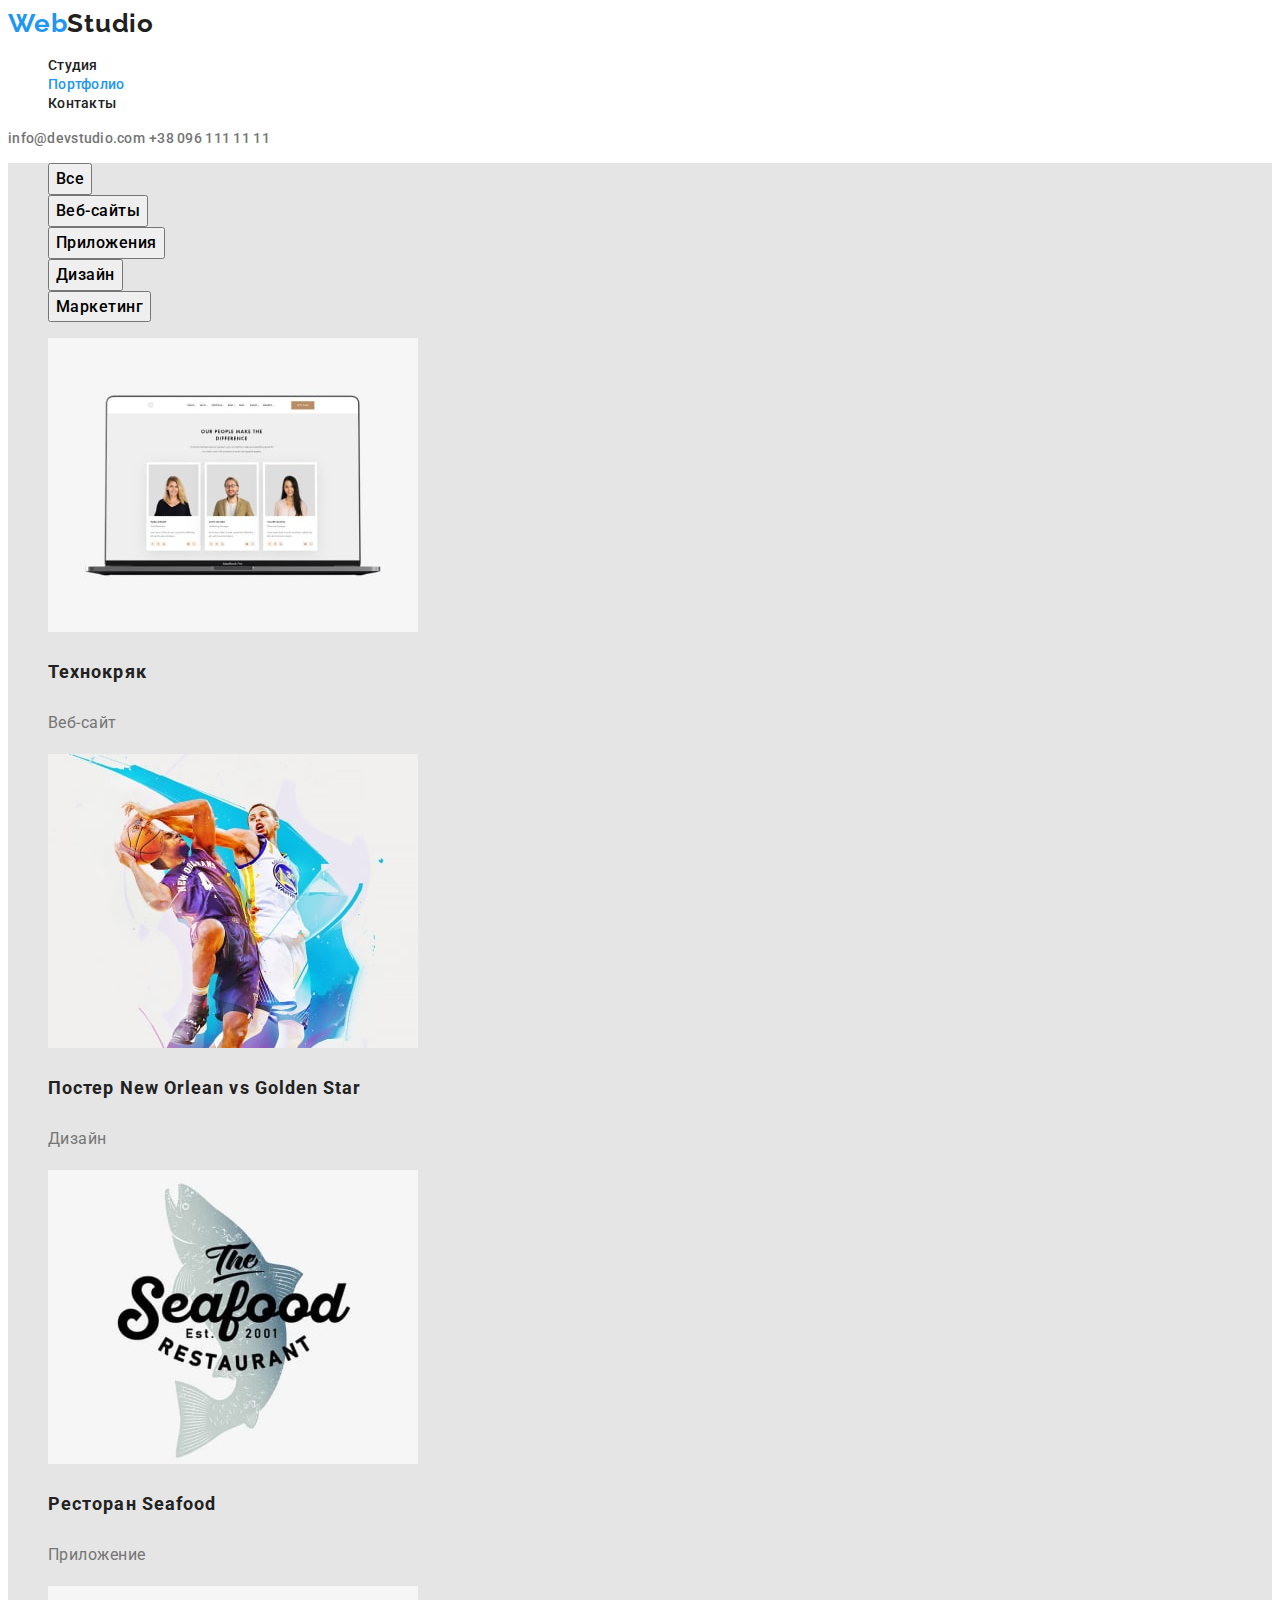
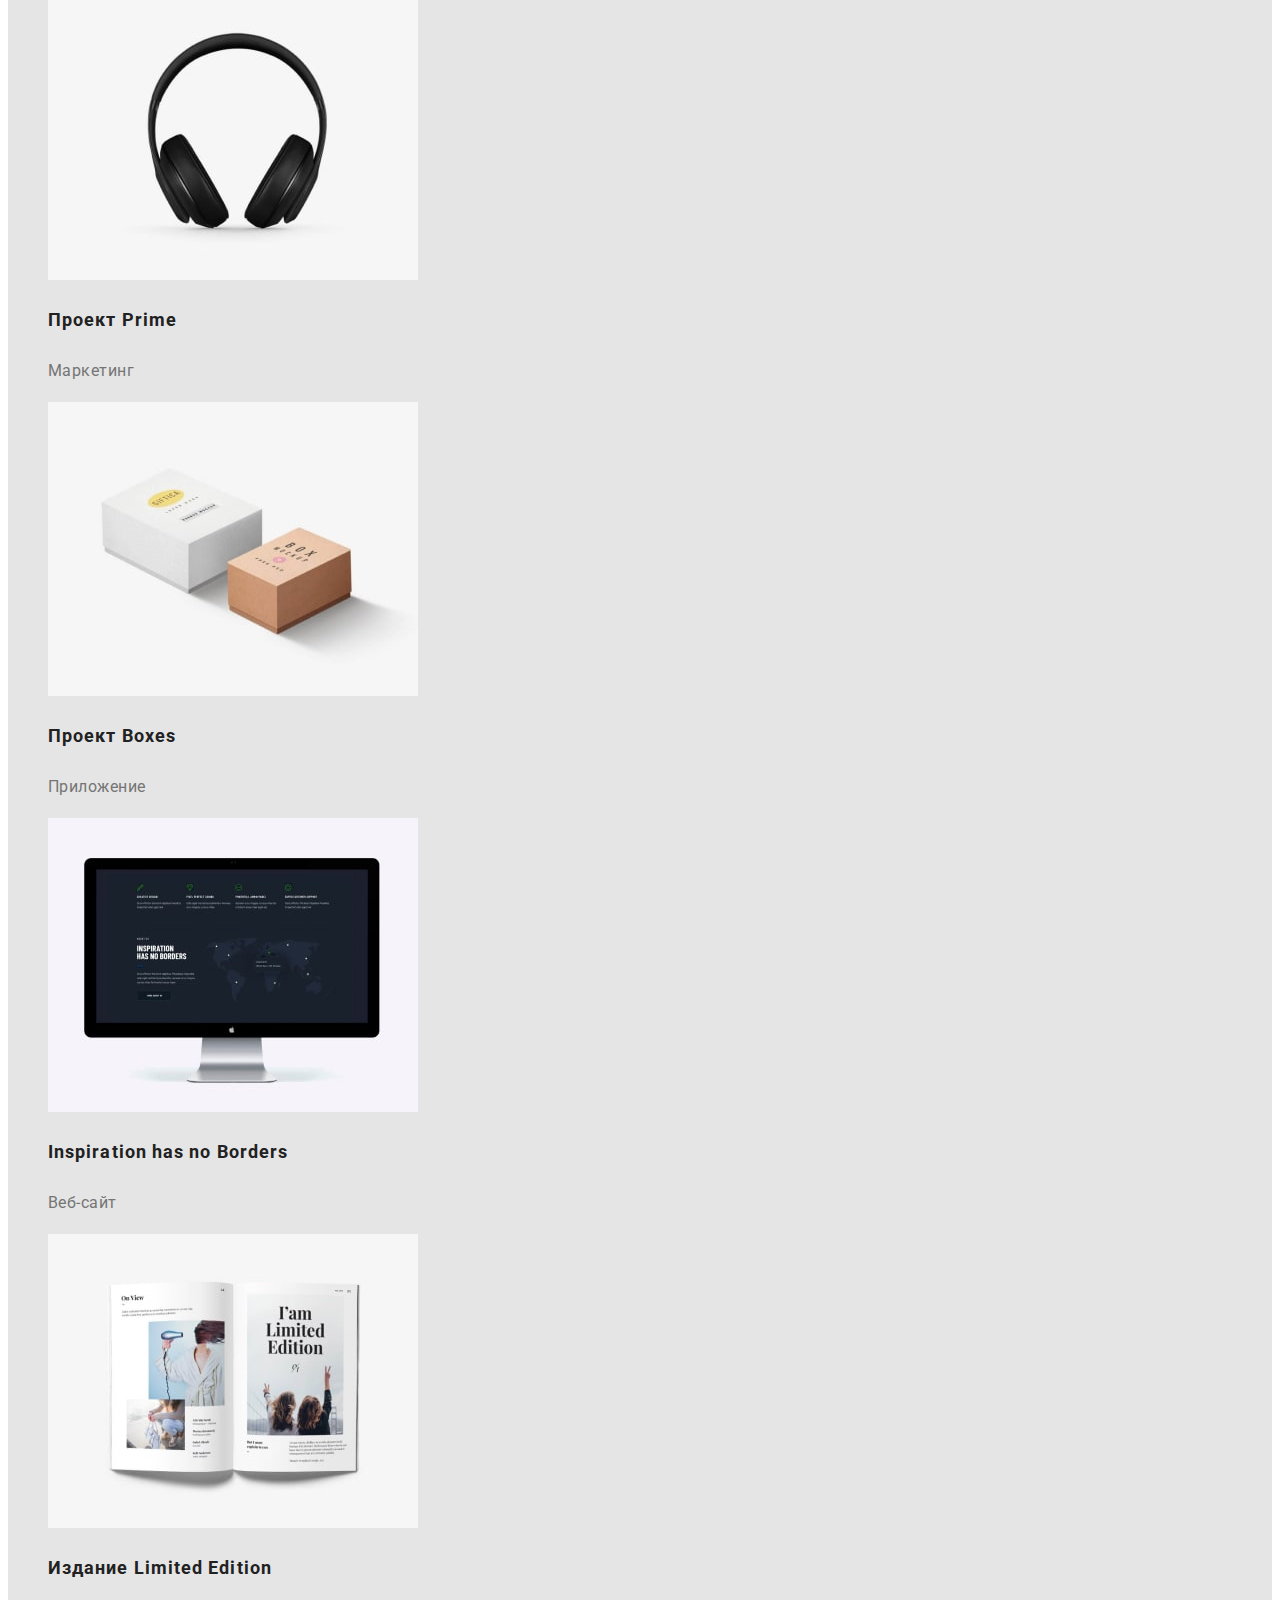
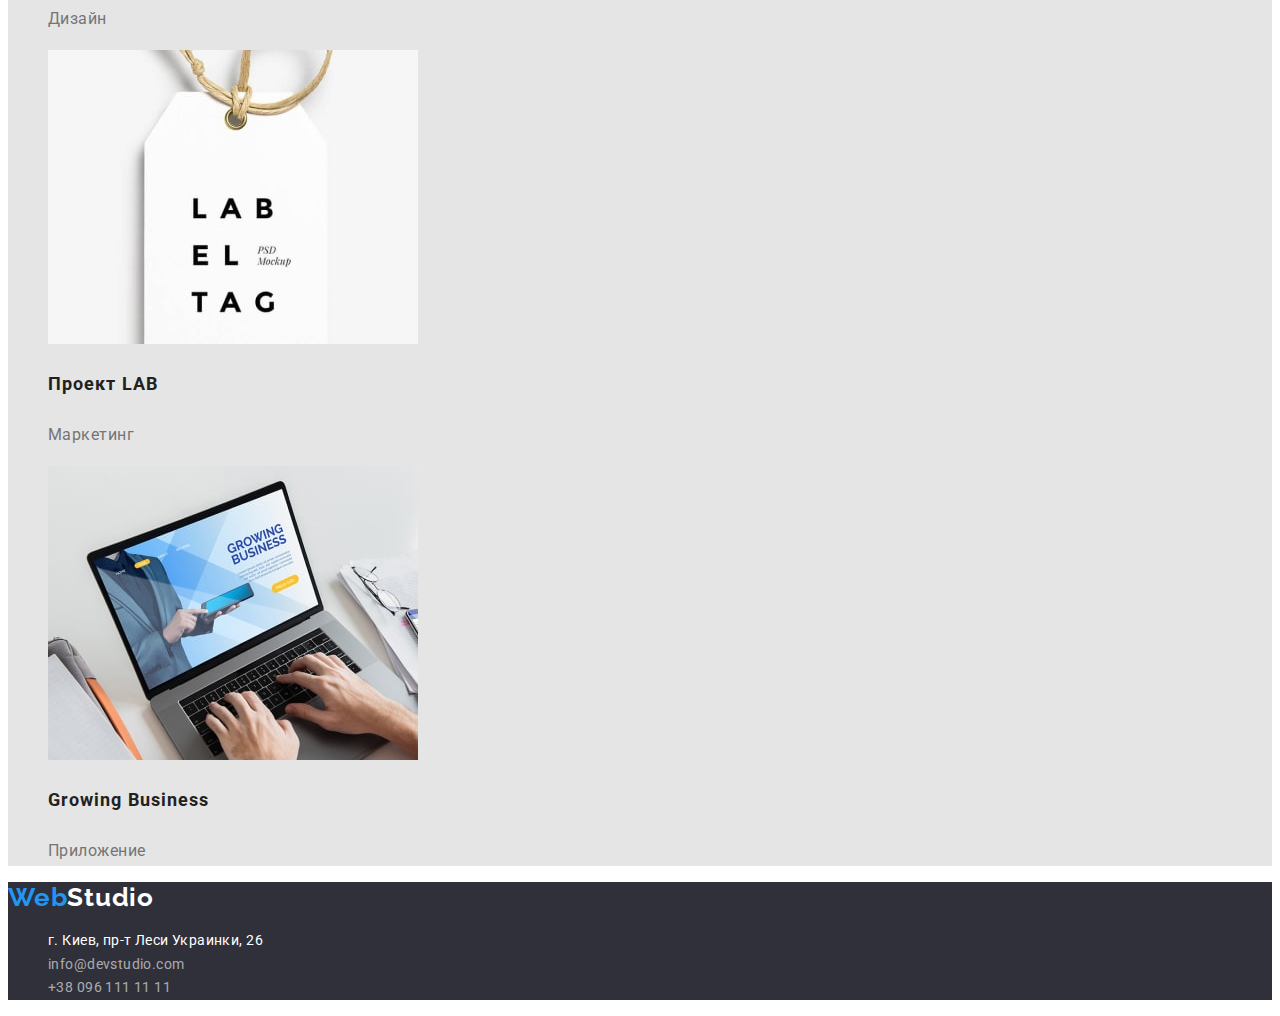
==== portfolio.html @ c25f8953 "Initial commit" ====
<!DOCTYPE html>
<html lang="ru">
<head>
    <meta charset="UTF-8">
    <meta http-equiv="X-UA-Compatible" content="IE=edge">
    <meta name="viewport" content="width=device-width, initial-scale=1.0">
    <link rel="preconnect" href="https://fonts.googleapis.com">
    <link rel="preconnect" href="https://fonts.gstatic.com" crossorigin>
    <link href="https://fonts.googleapis.com/css2?family=Raleway:wght@700&family=Roboto:wght@400;500;700;900&display=swap"
        rel="stylesheet">
    <title>Portfolio</title>
    <link rel="stylesheet" href="./css/style.css">
</head>
<body>
    <!--Шапка сайта-->
    <header class="header">
        <a href="index.html" lang="en" class="header-first">Web<span class="header-second">Studio</span></a>
        <nav class="header-nav">
            <ul class="header-list">
                <li class="header-item"><a href="./index.html" class="header-link link">Студия</a></li>
                <li class="header-item"><a href="./portfolio.html" class="header-link link current">Портфолио</a></li>
                <li class="header-item"><a href="" class="header-link link">Контакты</a></li>
            </ul>
        </nav>
        <a class="header-mail link" href="mailto:info@devstudio.com">info@devstudio.com</a>
        <a class="header-tel link" href="tel:+380961111111">+38 096 111 11 11</a>
    </header>
    <!-- Основа -->
    <main>
        <section class="example">
            <ul class="example-search">
                <li class="example-btn">
                    <button type="button" class="btn">Все</button>
                </li>
                <li class="example-btn">
                    <button type="button" class="btn">Веб-сайты</button>
                </li>
                <li class="example-btn">
                    <button type="button" class="btn">Приложения</button>
                </li>
                <li class="example-btn">
                    <button type="button" class="btn">Дизайн</button>
                </li>
                <li class="example-btn">
                    <button type="button" class="btn">Маркетинг</button>
                </li>
            </ul>
            <ul class="example-list">
                <li class="example-galery">
                    <img src="./images/img8.jpg" alt="Ноутбук" width="370px" height="294px">
                    <h3 class="example-title">Технокряк</h3>
                    <p class="example-text">Веб-сайт</p>
                </li>
                <li class="example-gallery">
                    <img src="./images/img9.jpg" alt="Постер" width="370px" height="294px">
                    <h3 class="example-title">Постер New Orlean vs Golden Star</h3>
                    <p class="example-text">Дизайн</p>
                </li>
                <li class="example-galery">
                    <img src="./images/img10.jpg" alt="Ресторан" width="370px" height="294px">
                    <h3 class="example-title">Ресторан Seafood</h3>
                    <p class="example-text">Приложение</p>
                </li>
                <li class="example-galery">
                    <img src="./images/img11.jpg" alt="Наушники" width="370px" height="294px">
                    <h3 class="example-title">Проект Prime</h3>
                    <p class="example-text">Маркетинг</p>
                </li>
                <li class="example-galery">
                    <img src="./images/img13.jpg" alt="Коробки" width="370px" height="294px">
                    <h3 class="example-title">Проект Boxes</h3>
                    <p class="example-text">Приложение</p>
                </li>
                <li class="example-galery">
                    <img src="./images/img14.jpg" alt=Монитор" width="370px" height="294px">
                    <h3 class="example-title">Inspiration has no Borders</h3>
                    <p class="example-text">Веб-сайт</p>
                </li>
                <li class="example-galery">
                    <img src="./images/img15.jpg" alt="Книга" width="370px" height="294px">
                    <h3 class="example-title">Издание Limited Edition</h3>
                    <p class="example-text">Дизайн</p>
                </li>
                <li class="example-galery">
                    <img src="./images/img16.jpg" alt="Бирка" width="370px" height="294px">
                    <h3 class="example-title">Проект LAB</h3>
                    <p class="example-text">Маркетинг</p>
                </li>
                <li class="example-galery">
                    <img src="./images/img17.jpg" alt="Ноутбук" width="370px" height="294px">
                    <h3 class="example-title">Growing Business</h3>
                    <p class="example-text">Приложение</p>
                </li>
            </ul>
        </section>
    </main>
    <!-- Футер -->
    <footer class="footer">
        <a href="index.html" lang="en" class="link footer-logo-first">Web<span class="footer-logo-second">Studio</span></a>
        <address class="footer-adress">
            <ul class="footer-list">
                <li><a class="footer-street link" href="https://goo.gl/maps/RggWu3k9mETqc1mK9" target="_blank"
                        rel="noopener nofollow noreferrer">г.
                        Киев, пр-т Леси Украинки, 26</a></li>
                <li><a class="footer-mail link" href="mailto:info@devstudio.com">info@devstudio.com</a></li>
                <li><a class="footer-tel link" href="tel:+380961111111">+38 096 111 11 11</a></li>
            </ul>
        </address>
    </footer>
</body>
</html>
---- css/style.css ----
:root {
    --all-title: #212121;
    --btn-color:#FFFFFF;
    --btn-background:#2196F3;

}

body {
    font-family: 'Roboto', 'Raleway', sans-serif;
    font-style: normal;
    color: #757575;
}

.link, .header-first {
    text-decoration: none;
}
/* Хедер */
.header-list, .description-list, .about-list, .team-list, .footer-list, .example-search, .example-list {
    list-style-type: none;
}
.header-first, .footer-logo-first {
    font-family: 'Raleway';
    font-style: normal;
    font-weight: 700;
    font-size: 26px;
    line-height: 1.19;
    letter-spacing: 0.03em;
    color: #2196F3;
}
.header-second {
    color: #212121;
}
.header-link {
    font-weight: 500;
    font-size: 14px;
    line-height: 1.14;
    letter-spacing: 0.02em;
    color: #212121;  
}
.header-link.current {
    color: var(--btn-background);
}
.header-link:hover, 
.header-link:focus,
.header-mail:hover,
.header-mail:focus,
.header-tel:hover,
.header-tel:focus,
.footer-mail:hover,
.footer-mail:focus,
.footer-tel:hover,
.footer-tel:focus {
    color: #2196F3;
}
.header-mail, .header-tel {
    font-weight: 500;
    font-size: 14px;
    line-height: 1.14;
    letter-spacing: 0.02em;
    color: #757575;
}
.hero {
    background: #2F303A;
}
.hero-title {
    font-weight: 900;
    font-size: 44px;
    line-height: 1.36;
    text-align: center;
    letter-spacing: 0.06em;
    text-transform: uppercase;
    color: #FFFFFF;
    background: #2F303A;
}
.hero-btn {
    font-family: inherit;
    font-weight: 700;
    font-size: 16px;
    line-height: 1.87;
    display: flex;
    align-items: center;
    text-align: center;
    letter-spacing: 0.06em;
    cursor: pointer;
    color: #FFFFFF;
    background-color: var(--btn-background);
    
}
.description-title {
    font-weight: 700;
    font-size: 14px;
    line-height: 1.14;
    letter-spacing: 0.03em;
    text-transform: uppercase;
    color: var(--all-title);
}
.description-text {
    font-weight: 400;
    font-size: 14px;
    line-height: 1.71;
    letter-spacing: 0.03em;
}
.about-title, .team-title {
    font-weight: 700;
    font-size: 36px;
    line-height: 1.16;
    text-align: center;
    letter-spacing: 0.03em;
    color: var(--all-title);
}
.team {

    background: #F5F4FA;
}
.team-people {
    background-color: #FFFFFF;
}
.team-name {
    font-weight: 500;
    font-size: 16px;
    line-height: 1.18px;
    text-align: center;
    letter-spacing: 0.03em;
    color: var(--all-title);
}
.team-position {
    font-weight: 400;
    font-size: 16px;
    line-height: 1.18;
    text-align: center;
    letter-spacing: 0.03em;
}
/* Portfolio */
.example {
    background: #E5E5E5;
}
.example-title {
    font-weight: 700;
    font-size: 18px;
    line-height: 2;
    letter-spacing: 0.06em;
    color: var(--all-title);
}
.example-text {
    font-weight: 400;
    font-size: 16px;
    line-height: 1.87;
    letter-spacing: 0.03em;
    font-family: inherit;
}
.btn {
    font-family: 'Roboto';
    font-style: normal;
    font-weight: 500;
    font-size: 16px;
    line-height: 1.62;
    letter-spacing: 0.03em;
    cursor: pointer;
}
.btn .hero-btn {
    color: var(--all-title);
    background-color:var(--btn-color);
}
.btn:hover, .btn:focus {
    color:var(--btn-color) ;
    background-color: var(--btn-background);
}

/* Футер */
.footer {
    background-color: #2F303A;
}
.footer-logo-second {
    color: #FFFFFF;
}
.footer-street {
    font-weight: 400;
    font-size: 14px;
    line-height: 1.71;
    letter-spacing: 0.03em;
    color: #FFFFFF;
}
.footer-mail, .footer-tel {
    font-weight: 400;
    font-size: 14px;
    line-height: 1.71;
    letter-spacing: 0.03em;
    color: rgba(255, 255, 255, 0.6);
}
.footer-list {
    font-style: normal;
}
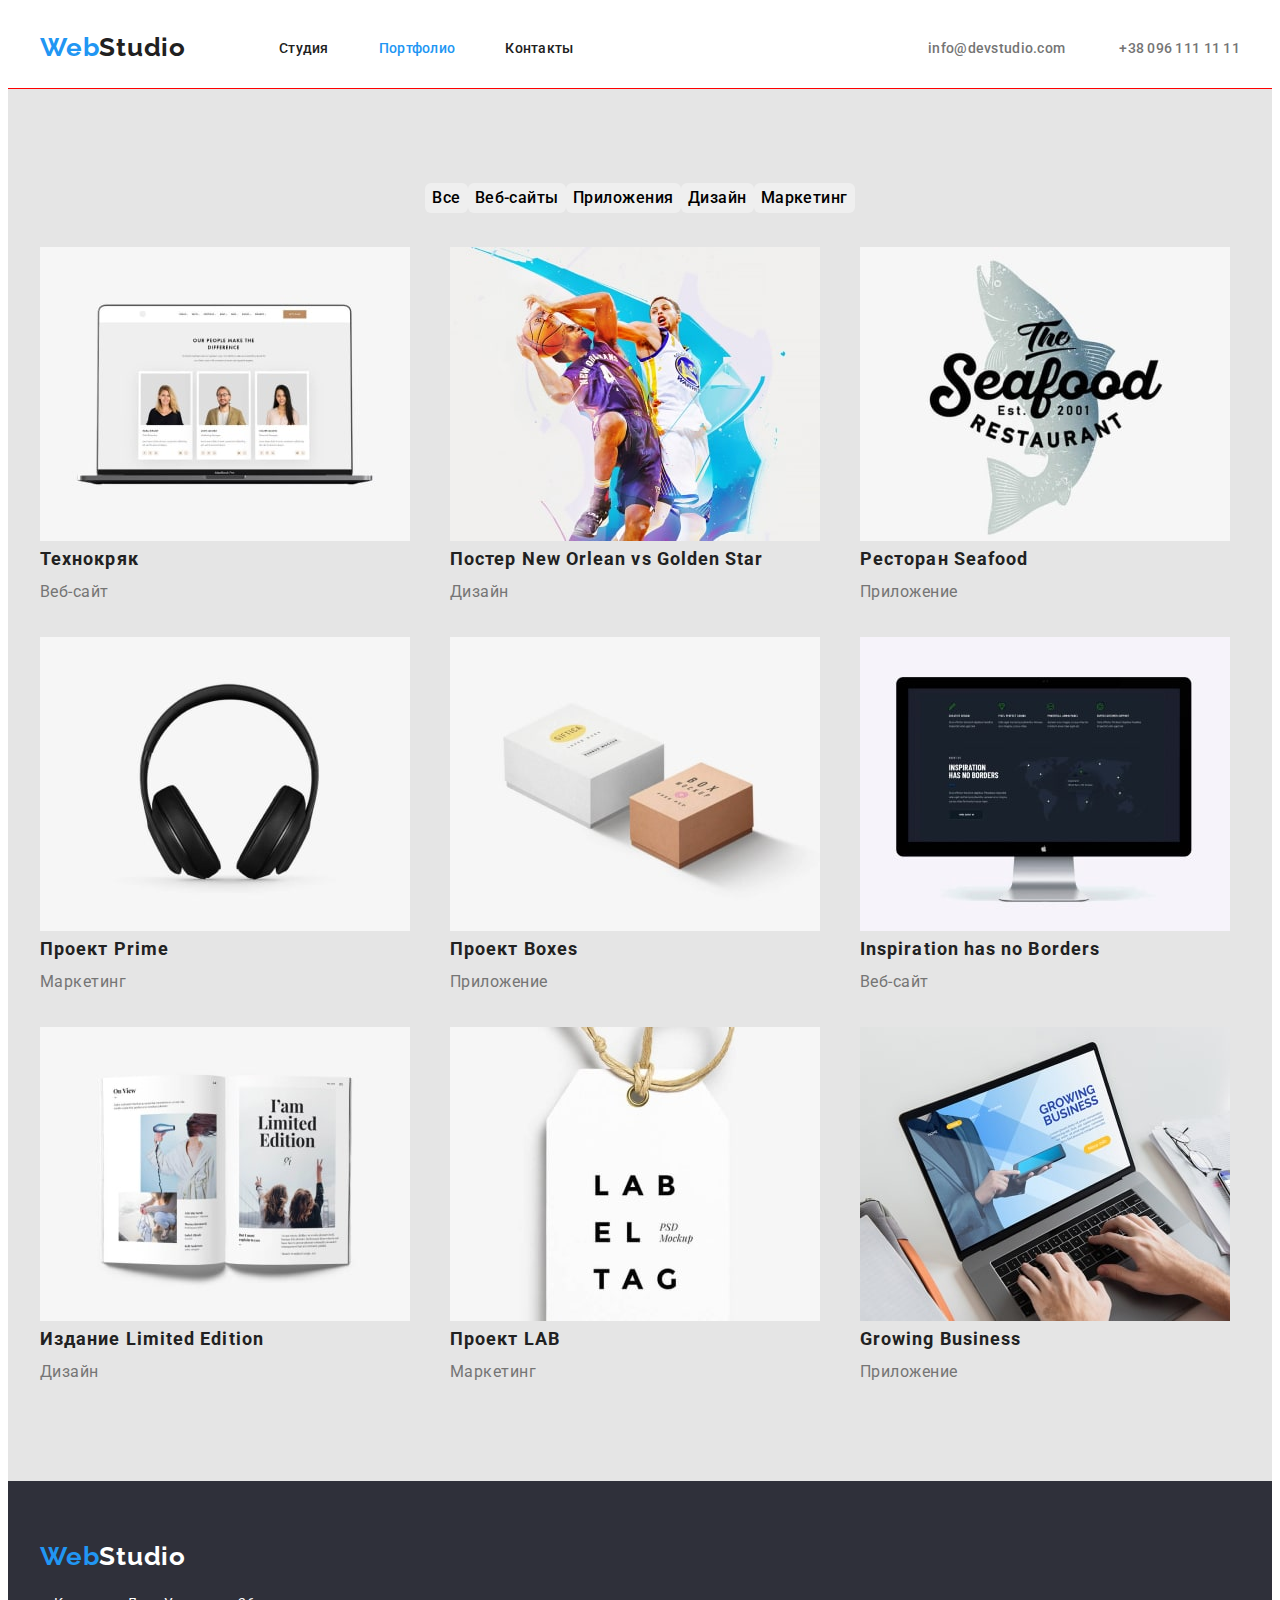
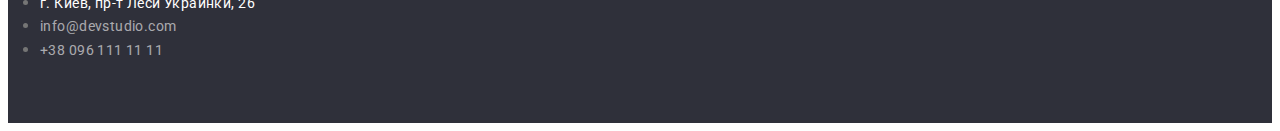
==== commit 299bd8bb: "Module 3" ====
--- a/portfolio.html
+++ b/portfolio.html
@@ -9,25 +9,35 @@
     <link href="https://fonts.googleapis.com/css2?family=Raleway:wght@700&family=Roboto:wght@400;500;700;900&display=swap"
         rel="stylesheet">
     <title>Portfolio</title>
+    <link rel="stylesheet" href="https://cdnjs.cloudflare.com/ajax/libs/modern-normalize/1.1.0/modern-normalize.min.css"
+        integrity="sha512-wpPYUAdjBVSE4KJnH1VR1HeZfpl1ub8YT/NKx4PuQ5NmX2tKuGu6U/JRp5y+Y8XG2tV+wKQpNHVUX03MfMFn9Q=="
+        crossorigin="anonymous" referrerpolicy="no-referrer" />
     <link rel="stylesheet" href="./css/style.css">
 </head>
 <body>
-    <!--Шапка сайта-->
+    <!--Header-->
     <header class="header">
-        <a href="index.html" lang="en" class="header-first">Web<span class="header-second">Studio</span></a>
-        <nav class="header-nav">
-            <ul class="header-list">
-                <li class="header-item"><a href="./index.html" class="header-link link">Студия</a></li>
-                <li class="header-item"><a href="./portfolio.html" class="header-link link current">Портфолио</a></li>
-                <li class="header-item"><a href="" class="header-link link">Контакты</a></li>
-            </ul>
-        </nav>
-        <a class="header-mail link" href="mailto:info@devstudio.com">info@devstudio.com</a>
-        <a class="header-tel link" href="tel:+380961111111">+38 096 111 11 11</a>
+        <div class="container">
+            <div class="logo">
+                <a href="index.html" lang="en" class="header-first">Web<span class="header-second">Studio</span></a>
+            </div>
+            <nav class="header-nav">
+                <ul class="header-list">
+                    <li class="header-item"><a href="./index.html" class="header-link link">Студия</a></li>
+                    <li class="header-item"><a href="./portfolio.html" class="header-link link current">Портфолио</a></li>
+                    <li class="header-item"><a href="" class="header-link link">Контакты</a></li>
+                </ul>
+            </nav>
+            <div class="header-connect">
+                <a class="header-mail link" href="mailto:info@devstudio.com">info@devstudio.com</a>
+                <a class="header-tel link" href="tel:+380961111111">+38 096 111 11 11</a>
+            </div>
+        </div>
     </header>
     <!-- Основа -->
     <main>
-        <section class="example">
+        <section class="example section">
+            <div class="container">
             <ul class="example-search">
                 <li class="example-btn">
                     <button type="button" class="btn">Все</button>
@@ -51,7 +61,7 @@
                     <h3 class="example-title">Технокряк</h3>
                     <p class="example-text">Веб-сайт</p>
                 </li>
-                <li class="example-gallery">
+                <li class="example-galery">
                     <img src="./images/img9.jpg" alt="Постер" width="370px" height="294px">
                     <h3 class="example-title">Постер New Orlean vs Golden Star</h3>
                     <p class="example-text">Дизайн</p>
@@ -92,11 +102,16 @@
                     <p class="example-text">Приложение</p>
                 </li>
             </ul>
+            </div>
         </section>
     </main>
     <!-- Футер -->
-    <footer class="footer">
-        <a href="index.html" lang="en" class="link footer-logo-first">Web<span class="footer-logo-second">Studio</span></a>
+<footer class="footer">
+    <div class="container">
+        <div class="logo-footer">
+            <a href="index.html" lang="en" class="link footer-logo-first">Web<span
+                    class="footer-logo-second">Studio</span></a>
+        </div>
         <address class="footer-adress">
             <ul class="footer-list">
                 <li><a class="footer-street link" href="https://goo.gl/maps/RggWu3k9mETqc1mK9" target="_blank"
@@ -106,6 +121,7 @@
                 <li><a class="footer-tel link" href="tel:+380961111111">+38 096 111 11 11</a></li>
             </ul>
         </address>
-    </footer>
+    </div>
+</footer>
 </body>
 </html>--- a/css/style.css
+++ b/css/style.css
@@ -2,7 +2,21 @@
     --all-title: #212121;
     --btn-color:#FFFFFF;
     --btn-background:#2196F3;
-
+}
+p, h1, h2, h3, h4, h5, h6 {
+    margin: 0;
+}
+ul, ol {
+    margin: 0;
+    padding-left: 0;
+}
+button {
+    cursor: pointer;
+    border: 1px solid transparent;
+    border-radius: 6px;
+}
+img {
+    display: block;
 }
 
 body {
@@ -10,13 +24,37 @@
     font-style: normal;
     color: #757575;
 }
+.container {
+    width: 1200px;
+    margin: 0 auto;
+}
+.section {
+    padding-top: 94px;
+    padding-bottom: 94px;
+}
 
 .link, .header-first {
     text-decoration: none;
 }
 /* Хедер */
-.header-list, .description-list, .about-list, .team-list, .footer-list, .example-search, .example-list {
+.header {
+    border-bottom: 0.2px;
+    border-bottom-style: solid;
+    border-bottom-color: red;
+}
+.header .container {
+    display: flex;
+    align-items: center;
+    justify-content: space-between;
+}
+.logo {
+    
+    margin-top: 24px;
+    margin-bottom: 25px;
+}
+.header-list, .description-list, .about-list, .team-list, .example-search, .example-list {
     list-style-type: none;
+    display: flex;
 }
 .header-first, .footer-logo-first {
     font-family: 'Raleway';
@@ -29,6 +67,16 @@
 }
 .header-second {
     color: #212121;
+}
+.header-list {
+    margin-left: 93px;
+}
+.header-item {
+    margin-right: 50px;
+}
+
+.header-connect {
+    margin-left: auto;
 }
 .header-link {
     font-weight: 500;
@@ -59,31 +107,38 @@
     letter-spacing: 0.02em;
     color: #757575;
 }
+.header-tel {
+    margin-left: 50px;
+}
 .hero {
     background: #2F303A;
+    text-align: center;
+
+
 }
 .hero-title {
     font-weight: 900;
     font-size: 44px;
     line-height: 1.36;
-    text-align: center;
     letter-spacing: 0.06em;
     text-transform: uppercase;
     color: #FFFFFF;
-    background: #2F303A;
+    padding-top: 200px;
+    margin-bottom: 40px;
+    
 }
 .hero-btn {
     font-family: inherit;
     font-weight: 700;
     font-size: 16px;
     line-height: 1.87;
-    display: flex;
-    align-items: center;
-    text-align: center;
+    min-width: 200px;
+    height: 50px;
+
     letter-spacing: 0.06em;
-    cursor: pointer;
     color: #FFFFFF;
     background-color: var(--btn-background);
+    margin-bottom: 200px;
     
 }
 .description-title {
@@ -93,6 +148,7 @@
     letter-spacing: 0.03em;
     text-transform: uppercase;
     color: var(--all-title);
+    padding-top: 94px;
 }
 .description-text {
     font-weight: 400;
@@ -108,12 +164,33 @@
     letter-spacing: 0.03em;
     color: var(--all-title);
 }
+.about {
+    padding-top: 94px;
+}
+.about-title {
+    padding-bottom: 50px;
+}
+.about-list {
+    margin-left: -30px;
+}
+.about-foto {
+    width: calc(100% / 3 - 30px);
+    margin-left: 30px;
+}
+
+/* Блок команда */
 .team {
 
     background: #F5F4FA;
+}
+.team-title {
+    padding-top: 188px;
+    padding-bottom: 50px;
 }
 .team-people {
     background-color: #FFFFFF;
+    flex-basis: calc(100% / 4 - 30px);
+    margin-left: 30px;
 }
 .team-name {
     font-weight: 500;
@@ -122,6 +199,8 @@
     text-align: center;
     letter-spacing: 0.03em;
     color: var(--all-title);
+    padding-top: 30px;
+    padding-bottom: 10px;
 }
 .team-position {
     font-weight: 400;
@@ -129,10 +208,31 @@
     line-height: 1.18;
     text-align: center;
     letter-spacing: 0.03em;
+    padding-bottom: 30px;
+}
+.team-list {
+    padding-bottom: 94px;
+    margin-left: -30px;
+    
 }
 /* Portfolio */
 .example {
     background: #E5E5E5;
+    
+}
+.example-search {
+    justify-content: center;
+    padding-bottom: 34px;
+}
+.example-list {
+    flex-wrap: wrap;
+    margin-left: -30px;
+    margin-bottom: -30px;
+}
+.example-galery {
+    width: calc(100% / 3 - 30px);
+    margin-left: 30px;
+    margin-bottom: 30px;
 }
 .example-title {
     font-weight: 700;
@@ -170,9 +270,16 @@
 .footer {
     background-color: #2F303A;
 }
+.logo-footer {
+    padding-top: 60px;
+}
 .footer-logo-second {
     color: #FFFFFF;
 }
+.footer-list {
+    margin-top: 20px;
+    padding-bottom: 60px;
+}
 .footer-street {
     font-weight: 400;
     font-size: 14px;
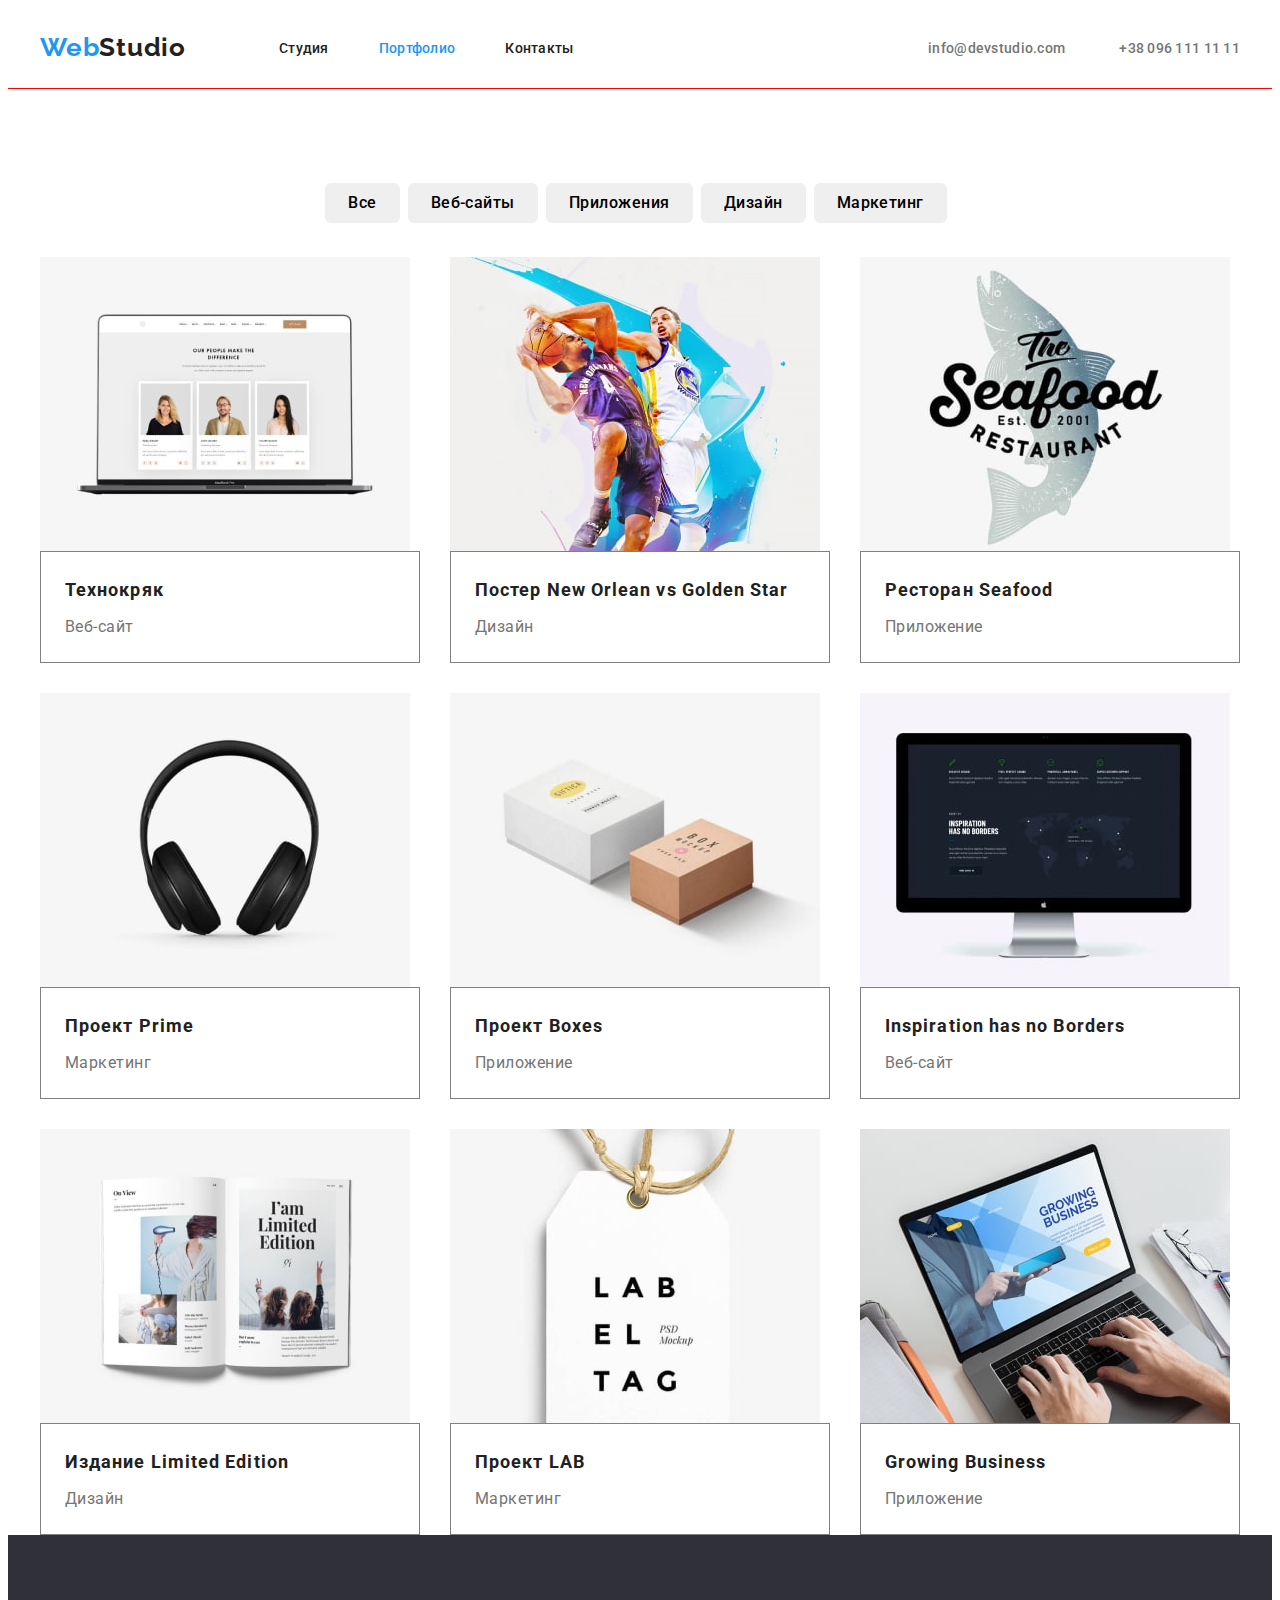
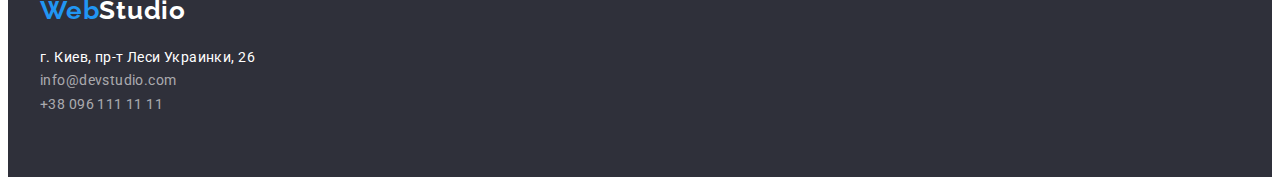
==== commit 30c58edb: "new" ====
--- a/portfolio.html
+++ b/portfolio.html
@@ -58,48 +58,66 @@
             <ul class="example-list">
                 <li class="example-galery">
                     <img src="./images/img8.jpg" alt="Ноутбук" width="370px" height="294px">
+                    <div class="example-title-text">
                     <h3 class="example-title">Технокряк</h3>
                     <p class="example-text">Веб-сайт</p>
+                    </div>
                 </li>
                 <li class="example-galery">
                     <img src="./images/img9.jpg" alt="Постер" width="370px" height="294px">
+                    <div class="example-title-text">
                     <h3 class="example-title">Постер New Orlean vs Golden Star</h3>
                     <p class="example-text">Дизайн</p>
+                    </div>
                 </li>
                 <li class="example-galery">
                     <img src="./images/img10.jpg" alt="Ресторан" width="370px" height="294px">
+                    <div class="example-title-text">
                     <h3 class="example-title">Ресторан Seafood</h3>
                     <p class="example-text">Приложение</p>
+                    </div>
                 </li>
                 <li class="example-galery">
                     <img src="./images/img11.jpg" alt="Наушники" width="370px" height="294px">
+                    <div class="example-title-text">
                     <h3 class="example-title">Проект Prime</h3>
                     <p class="example-text">Маркетинг</p>
+                    </div>
                 </li>
                 <li class="example-galery">
                     <img src="./images/img13.jpg" alt="Коробки" width="370px" height="294px">
+                    <div class="example-title-text">
                     <h3 class="example-title">Проект Boxes</h3>
                     <p class="example-text">Приложение</p>
+                    </div>
                 </li>
                 <li class="example-galery">
                     <img src="./images/img14.jpg" alt=Монитор" width="370px" height="294px">
+                    <div class="example-title-text">
                     <h3 class="example-title">Inspiration has no Borders</h3>
                     <p class="example-text">Веб-сайт</p>
+                    </div>
                 </li>
                 <li class="example-galery">
                     <img src="./images/img15.jpg" alt="Книга" width="370px" height="294px">
+                    <div class="example-title-text">
                     <h3 class="example-title">Издание Limited Edition</h3>
                     <p class="example-text">Дизайн</p>
+                    </div>
                 </li>
                 <li class="example-galery">
                     <img src="./images/img16.jpg" alt="Бирка" width="370px" height="294px">
+                    <div class="example-title-text">
                     <h3 class="example-title">Проект LAB</h3>
                     <p class="example-text">Маркетинг</p>
+                    </div>
                 </li>
                 <li class="example-galery">
                     <img src="./images/img17.jpg" alt="Ноутбук" width="370px" height="294px">
+                    <div class="example-title-text">
                     <h3 class="example-title">Growing Business</h3>
                     <p class="example-text">Приложение</p>
+                    </div>
                 </li>
             </ul>
             </div>
@@ -124,4 +142,5 @@
     </div>
 </footer>
 </body>
-</html>+</html>
+
--- a/css/style.css
+++ b/css/style.css
@@ -27,10 +27,12 @@
 .container {
     width: 1200px;
     margin: 0 auto;
+    padding-left: 15px;
+    padding-right: 15px;
 }
 .section {
     padding-top: 94px;
-    padding-bottom: 94px;
+    
 }
 
 .link, .header-first {
@@ -52,8 +54,16 @@
     margin-top: 24px;
     margin-bottom: 25px;
 }
-.header-list, .description-list, .about-list, .team-list, .example-search, .example-list {
+.header-list, .description-list, .about-list, .team-list, .example-search, .example-list, .footer-list {
     list-style-type: none;
+    
+}
+.header-list,
+.description-list,
+.about-list,
+.team-list,
+.example-search,
+.example-list {
     display: flex;
 }
 .header-first, .footer-logo-first {
@@ -113,6 +123,9 @@
 .hero {
     background: #2F303A;
     text-align: center;
+    padding-top: 200px;
+    padding-bottom: 200px;
+    
 
 
 }
@@ -123,7 +136,6 @@
     letter-spacing: 0.06em;
     text-transform: uppercase;
     color: #FFFFFF;
-    padding-top: 200px;
     margin-bottom: 40px;
     
 }
@@ -138,7 +150,6 @@
     letter-spacing: 0.06em;
     color: #FFFFFF;
     background-color: var(--btn-background);
-    margin-bottom: 200px;
     
 }
 .description-title {
@@ -148,13 +159,15 @@
     letter-spacing: 0.03em;
     text-transform: uppercase;
     color: var(--all-title);
-    padding-top: 94px;
+    margin-bottom: 10px;
 }
 .description-text {
     font-weight: 400;
     font-size: 14px;
     line-height: 1.71;
     letter-spacing: 0.03em;
+    max-width: 270px;
+    height: 75px;
 }
 .about-title, .team-title {
     font-weight: 700;
@@ -184,7 +197,7 @@
     background: #F5F4FA;
 }
 .team-title {
-    padding-top: 188px;
+    
     padding-bottom: 50px;
 }
 .team-people {
@@ -216,13 +229,16 @@
     
 }
 /* Portfolio */
-.example {
+/* .example {
     background: #E5E5E5;
-    
-}
+} */
 .example-search {
     justify-content: center;
-    padding-bottom: 34px;
+    margin-bottom: 34px;
+}
+.example-btn {
+    margin-right: 8px;
+
 }
 .example-list {
     flex-wrap: wrap;
@@ -233,6 +249,11 @@
     width: calc(100% / 3 - 30px);
     margin-left: 30px;
     margin-bottom: 30px;
+    
+}
+.example-title-text {
+    padding: 20px 24px;
+    border: 1px solid grey;
 }
 .example-title {
     font-weight: 700;
@@ -240,6 +261,7 @@
     line-height: 2;
     letter-spacing: 0.06em;
     color: var(--all-title);
+    margin-bottom: 4px;
 }
 .example-text {
     font-weight: 400;
@@ -256,6 +278,7 @@
     line-height: 1.62;
     letter-spacing: 0.03em;
     cursor: pointer;
+    padding: 6px 22px;
 }
 .btn .hero-btn {
     color: var(--all-title);
@@ -269,16 +292,17 @@
 /* Футер */
 .footer {
     background-color: #2F303A;
+    padding-top: 60px;
+    padding-bottom: 60px;
 }
 .logo-footer {
-    padding-top: 60px;
+    
 }
 .footer-logo-second {
     color: #FFFFFF;
 }
 .footer-list {
     margin-top: 20px;
-    padding-bottom: 60px;
 }
 .footer-street {
     font-weight: 400;
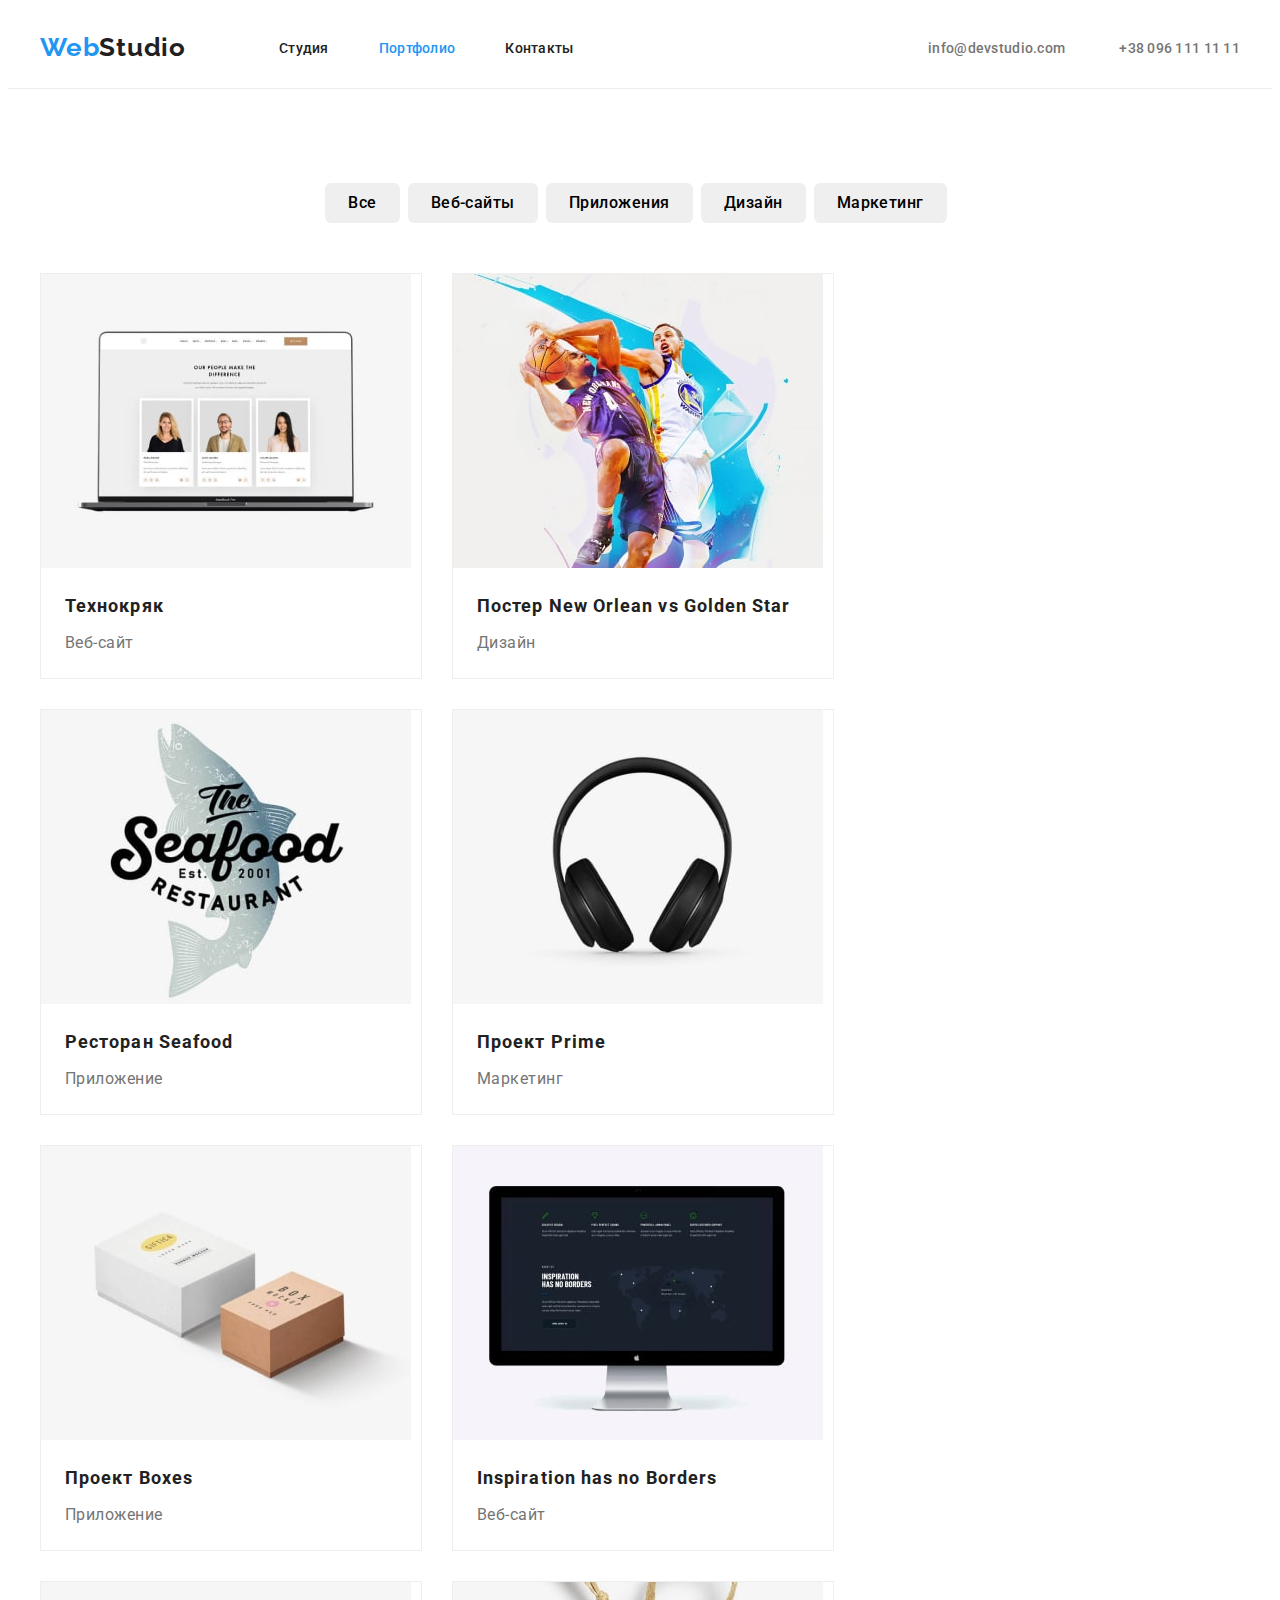
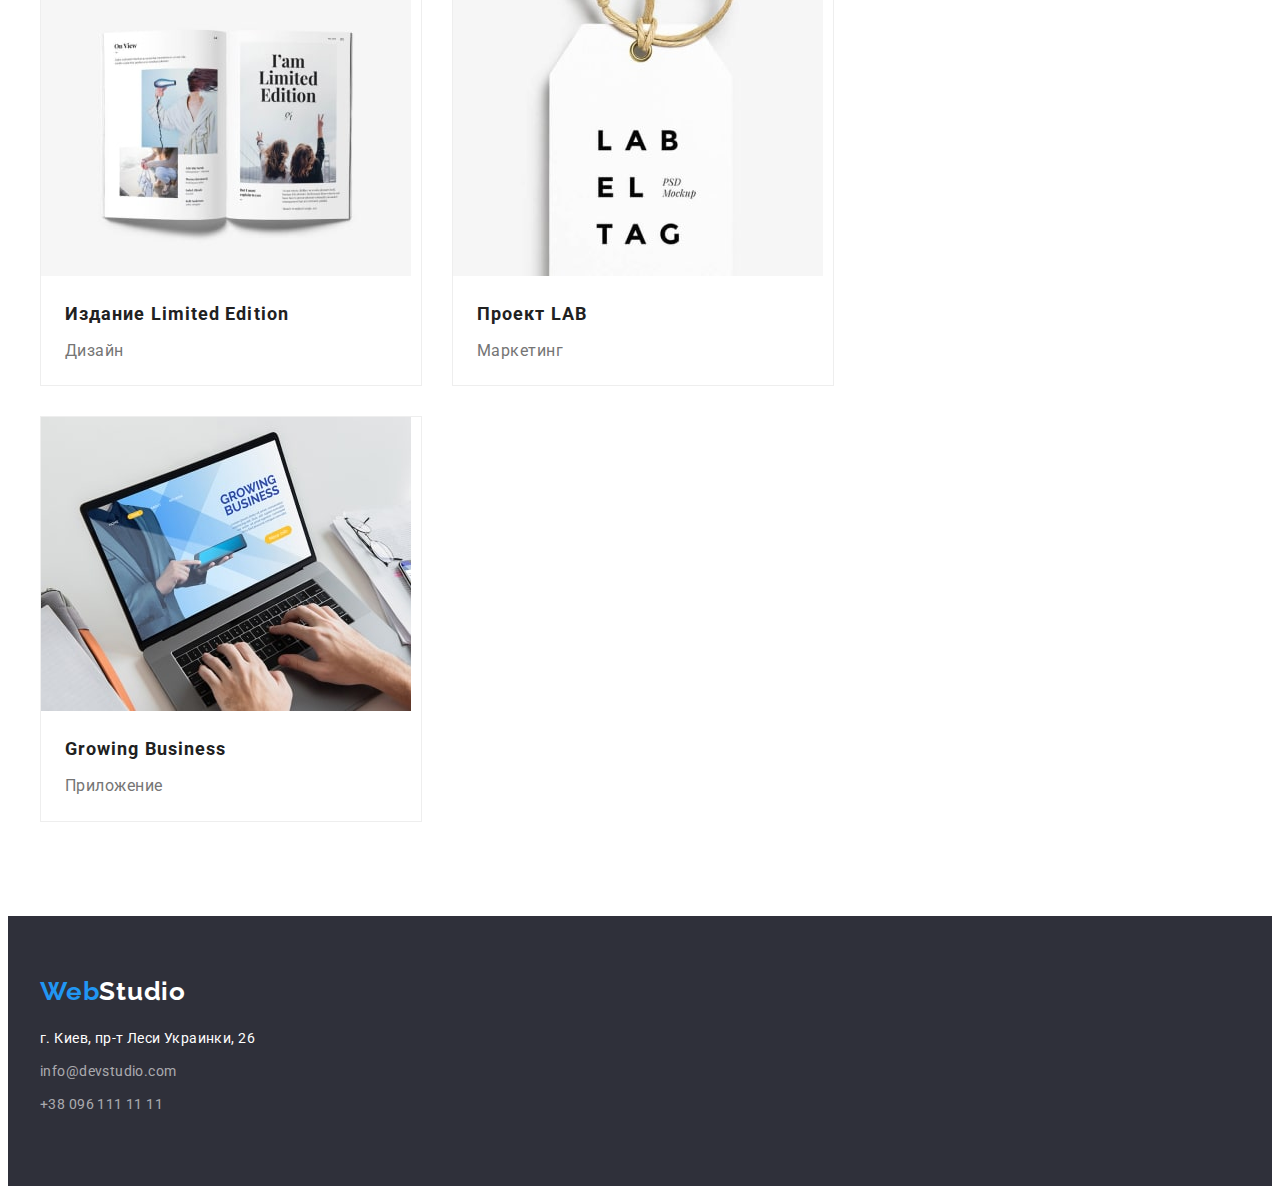
==== commit eed10e09: "new" ====
--- a/portfolio.html
+++ b/portfolio.html
@@ -132,11 +132,12 @@
         </div>
         <address class="footer-adress">
             <ul class="footer-list">
-                <li><a class="footer-street link" href="https://goo.gl/maps/RggWu3k9mETqc1mK9" target="_blank"
-                        rel="noopener nofollow noreferrer">г.
+                <li class="footer-item"><a class="footer-street link" href="https://goo.gl/maps/RggWu3k9mETqc1mK9"
+                        target="_blank" rel="noopener nofollow noreferrer">г.
                         Киев, пр-т Леси Украинки, 26</a></li>
-                <li><a class="footer-mail link" href="mailto:info@devstudio.com">info@devstudio.com</a></li>
-                <li><a class="footer-tel link" href="tel:+380961111111">+38 096 111 11 11</a></li>
+                <li class="footer-item"><a class="footer-mail link"
+                        href="mailto:info@devstudio.com">info@devstudio.com</a></li>
+                <li class="footer-item"><a class="footer-tel link" href="tel:+380961111111">+38 096 111 11 11</a></li>
             </ul>
         </address>
     </div>
--- a/css/style.css
+++ b/css/style.css
@@ -18,7 +18,6 @@
 img {
     display: block;
 }
-
 body {
     font-family: 'Roboto', 'Raleway', sans-serif;
     font-style: normal;
@@ -32,17 +31,14 @@
 }
 .section {
     padding-top: 94px;
-    
-}
-
+    padding-bottom: 94px; 
+}
 .link, .header-first {
     text-decoration: none;
 }
 /* Хедер */
 .header {
-    border-bottom: 0.2px;
-    border-bottom-style: solid;
-    border-bottom-color: red;
+    border-bottom: 1px solid #ECECEC;
 }
 .header .container {
     display: flex;
@@ -50,13 +46,11 @@
     justify-content: space-between;
 }
 .logo {
-    
     margin-top: 24px;
     margin-bottom: 25px;
 }
 .header-list, .description-list, .about-list, .team-list, .example-search, .example-list, .footer-list {
     list-style-type: none;
-    
 }
 .header-list,
 .description-list,
@@ -84,7 +78,6 @@
 .header-item {
     margin-right: 50px;
 }
-
 .header-connect {
     margin-left: auto;
 }
@@ -125,9 +118,6 @@
     text-align: center;
     padding-top: 200px;
     padding-bottom: 200px;
-    
-
-
 }
 .hero-title {
     font-weight: 900;
@@ -137,7 +127,6 @@
     text-transform: uppercase;
     color: #FFFFFF;
     margin-bottom: 40px;
-    
 }
 .hero-btn {
     font-family: inherit;
@@ -146,11 +135,12 @@
     line-height: 1.87;
     min-width: 200px;
     height: 50px;
-
     letter-spacing: 0.06em;
     color: #FFFFFF;
-    background-color: var(--btn-background);
-    
+    background-color: var(--btn-background);   
+}
+.description-item:nth-child(-n + 3) {
+    margin-right: 30px;
 }
 .description-title {
     font-weight: 700;
@@ -177,11 +167,8 @@
     letter-spacing: 0.03em;
     color: var(--all-title);
 }
-.about {
-    padding-top: 94px;
-}
 .about-title {
-    padding-bottom: 50px;
+    margin-bottom: 50px;
 }
 .about-list {
     margin-left: -30px;
@@ -190,14 +177,13 @@
     width: calc(100% / 3 - 30px);
     margin-left: 30px;
 }
-
 /* Блок команда */
 .team {
 
     background: #F5F4FA;
 }
 .team-title {
-    
+    padding-top: 93px;
     padding-bottom: 50px;
 }
 .team-people {
@@ -205,6 +191,10 @@
     flex-basis: calc(100% / 4 - 30px);
     margin-left: 30px;
 }
+.team-description {
+    padding-top: 30px;
+    padding-bottom: 30px;
+}
 .team-name {
     font-weight: 500;
     font-size: 16px;
@@ -212,8 +202,7 @@
     text-align: center;
     letter-spacing: 0.03em;
     color: var(--all-title);
-    padding-top: 30px;
-    padding-bottom: 10px;
+    margin-bottom: 10px;
 }
 .team-position {
     font-weight: 400;
@@ -221,24 +210,19 @@
     line-height: 1.18;
     text-align: center;
     letter-spacing: 0.03em;
-    padding-bottom: 30px;
 }
 .team-list {
     padding-bottom: 94px;
     margin-left: -30px;
-    
 }
 /* Portfolio */
-/* .example {
-    background: #E5E5E5;
-} */
+
 .example-search {
     justify-content: center;
-    margin-bottom: 34px;
+    margin-bottom: 50px;
 }
 .example-btn {
     margin-right: 8px;
-
 }
 .example-list {
     flex-wrap: wrap;
@@ -249,11 +233,12 @@
     width: calc(100% / 3 - 30px);
     margin-left: 30px;
     margin-bottom: 30px;
+    border: 1px solid #EEEEEE;
     
 }
 .example-title-text {
     padding: 20px 24px;
-    border: 1px solid grey;
+    
 }
 .example-title {
     font-weight: 700;
@@ -295,21 +280,24 @@
     padding-top: 60px;
     padding-bottom: 60px;
 }
-.logo-footer {
+/* .logo-footer {
     
-}
+} */
 .footer-logo-second {
     color: #FFFFFF;
 }
 .footer-list {
     margin-top: 20px;
 }
+.footer-item {
+    margin-bottom: 9px;
+}
 .footer-street {
     font-weight: 400;
     font-size: 14px;
     line-height: 1.71;
     letter-spacing: 0.03em;
-    color: #FFFFFF;
+    color: #FFFFFF;    
 }
 .footer-mail, .footer-tel {
     font-weight: 400;
@@ -321,4 +309,6 @@
 .footer-list {
     font-style: normal;
 }
+/* .footer-street, .footer-mail, .footer-tel {
+    margin-bottom: 9px; */
 
